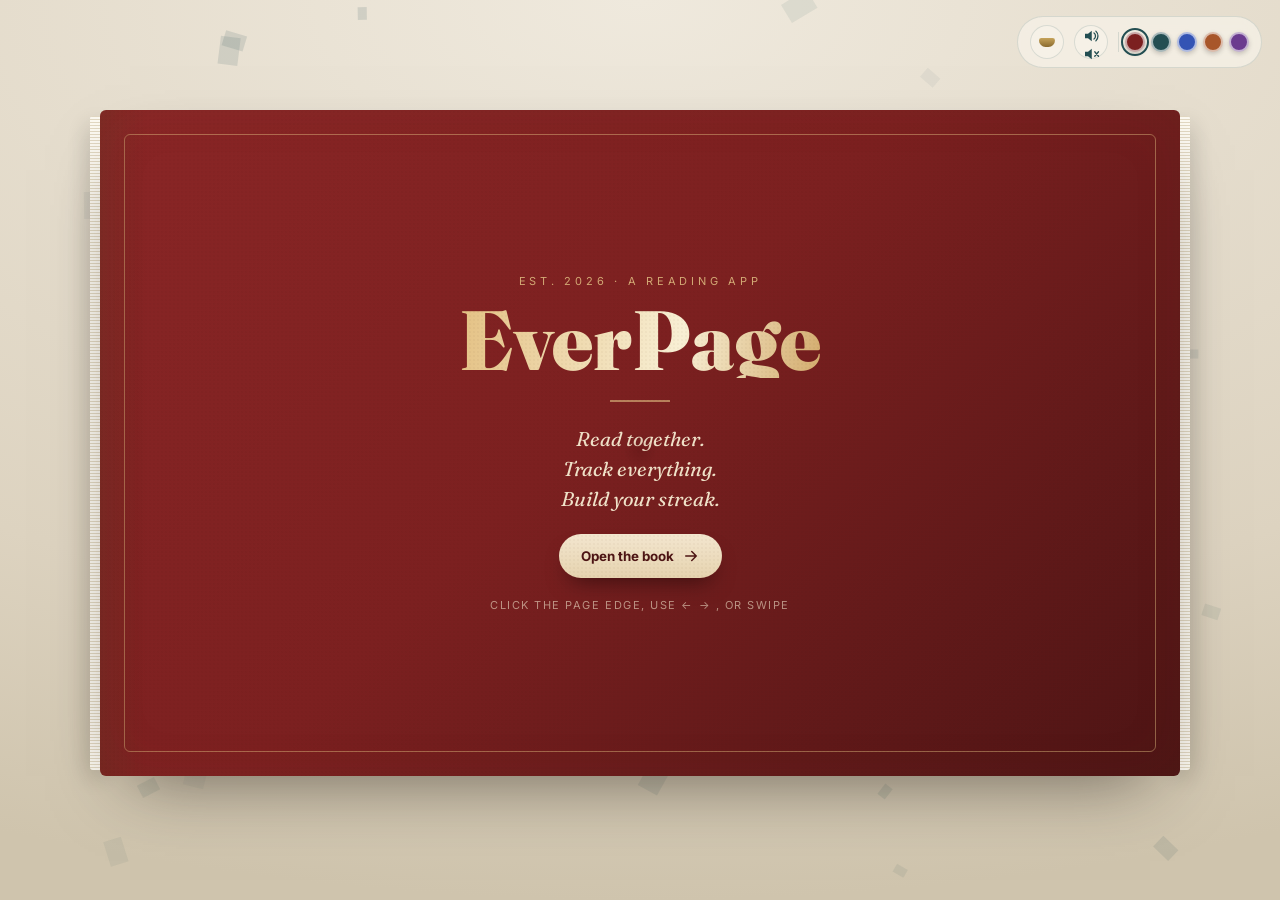
==== everpage/index.html @ f0f88e7e "Remove v3 badge and fake traction data; add real signup auto-reply Drop the 'v3 · The Living Book' b" ====
<!DOCTYPE html>
<html lang="en">
<head>
<meta charset="UTF-8" />
<meta name="viewport" content="width=device-width, initial-scale=1.0, viewport-fit=cover" />
<meta name="theme-color" content="#7C2020" />
<title>EverPage — The Living Book</title>
<meta name="description" content="Turn the pages of EverPage: the reading app that turns reading into a streak. Track every page, build a daily streak, race your friends. Join the waitlist." />
<meta property="og:title" content="EverPage — the reading app that gives you a streak" />
<meta property="og:description" content="Turn every page. Build your streak. Read with friends. Join the waitlist." />
<meta property="og:type" content="website" />
<link rel="preconnect" href="https://fonts.googleapis.com" />
<link rel="preconnect" href="https://fonts.gstatic.com" crossorigin />
<link href="https://fonts.googleapis.com/css2?family=Fraunces:ital,opsz,wght@0,9..144,300..900;1,9..144,300..900&family=Inter:wght@400;500;600;700;800&display=swap" rel="stylesheet" />
<link rel="stylesheet" href="styles-v3.css" />
</head>
<body class="v3 is-closed">

<canvas id="fx" aria-hidden="true"></canvas>
<div id="cursor" aria-hidden="true"></div>
<div id="candleGlow" aria-hidden="true"></div>

<!-- top control rail -->
<div id="rail" aria-hidden="false">
  <button id="lamp" class="ctl lamp" aria-label="Toggle night mode" title="Reading lamp (N)">
    <span class="lamp-shade"></span><span class="lamp-glow"></span>
  </button>
  <button id="soundBtn" class="ctl" aria-label="Toggle page-flip sound" title="Sound">
    <svg class="ic-on" viewBox="0 0 24 24" width="18" height="18"><path d="M4 9v6h4l5 4V5L8 9H4z" fill="currentColor"/><path d="M16 8a5 5 0 0 1 0 8M18.5 5.5a9 9 0 0 1 0 13" fill="none" stroke="currentColor" stroke-width="1.7" stroke-linecap="round"/></svg>
    <svg class="ic-off" viewBox="0 0 24 24" width="18" height="18" hidden><path d="M4 9v6h4l5 4V5L8 9H4z" fill="currentColor"/><path d="M17 9l5 6M22 9l-5 6" fill="none" stroke="currentColor" stroke-width="1.7" stroke-linecap="round"/></svg>
  </button>
  <div class="genre-swatches" role="group" aria-label="Recolor the book">
    <button class="swatch" data-accent="#7C2020" data-name="Classic" style="--s:#7C2020" title="Classic"></button>
    <button class="swatch" data-accent="#234E52" data-name="Evergreen" style="--s:#234E52" title="Evergreen"></button>
    <button class="swatch" data-accent="#3454b4" data-name="Midnight" style="--s:#3454b4" title="Midnight"></button>
    <button class="swatch" data-accent="#a8562a" data-name="Amber" style="--s:#a8562a" title="Amber"></button>
    <button class="swatch" data-accent="#6b3b8f" data-name="Plum" style="--s:#6b3b8f" title="Plum"></button>
  </div>
</div>

<!-- the book -->
<div id="stage">
  <div id="book" aria-live="polite">
    <div class="book-edge left"></div>
    <div class="book-edge right"></div>

    <!-- PAGE 0 — COVER -->
    <section class="page cover-page" data-page="0">
      <div class="page-face">
        <div class="cover-art">
          <div class="foil-emboss">EST. 2026 · A READING APP</div>
          <h1 class="wordmark">EverPage</h1>
          <div class="cover-rule"></div>
          <p class="cover-tag">Read together.<br/>Track everything.<br/>Build your streak.</p>
          <button id="startBtn" class="btn cta">Open the book
            <svg viewBox="0 0 24 24" width="18" height="18"><path d="M5 12h14M13 6l6 6-6 6" fill="none" stroke="currentColor" stroke-width="2" stroke-linecap="round" stroke-linejoin="round"/></svg>
          </button>
          <div class="cover-hint">click the page edge, use ← → , or swipe</div>
        </div>
      </div>
    </section>

    <!-- PAGE 1 — HERO -->
    <section class="page" data-page="1" hidden>
      <div class="page-face split">
        <div class="col">
          <p class="eyebrow">Chapter One · The habit that sticks</p>
          <h2 class="display">You start every book.<br/><em>You finish… some.</em></h2>
          <p class="lede">EverPage turns reading into a <mark class="hl">streak you won't want to break</mark>. Log every page, keep your daily goal alive, and pull your friends into the chapter with you.</p>
        </div>
        <div class="col center">
          <div class="phone" data-tilt>
            <div class="phone-notch"></div>
            <img src="assets/screen-9203.jpg" alt="EverPage Your Shelf screen" loading="lazy"/>
            <div class="phone-glare"></div>
          </div>
        </div>
      </div>
    </section>

    <!-- PAGE 2 — SHELF -->
    <section class="page" data-page="2" hidden>
      <div class="page-face split">
        <div class="col">
          <span class="chapter-no">02</span>
          <h3 class="feat-title">Your Reading Shelf</h3>
          <p class="feat-copy">Add books, track your progress page by page, and keep every title you're reading — or have ever read — in one beautiful place.</p>
          <div class="genre-row" data-genres>
            <span class="genre on">Literary Fiction</span><span class="genre">Historical Fiction</span>
            <span class="genre">Non-Fiction</span><span class="genre">Romance</span><span class="genre">Sci-Fi</span>
          </div>
        </div>
        <div class="col center">
          <div class="phone" data-tilt>
            <div class="phone-notch"></div>
            <img src="assets/screen-addbook.jpg" alt="EverPage Add a book screen" loading="lazy"/>
            <div class="phone-glare"></div>
          </div>
        </div>
      </div>
    </section>

    <!-- PAGE 3 — STREAKS -->
    <section class="page" data-page="3" hidden>
      <div class="page-face split">
        <div class="col center">
          <div class="ring-wrap">
            <svg class="goal-ring" viewBox="0 0 120 120"><circle class="ring-track" cx="60" cy="60" r="52"/><circle class="ring-fill" cx="60" cy="60" r="52" data-pct="73"/></svg>
            <div class="ring-center"><b class="count" data-count="33">0</b><span>of 45 min</span></div>
            <div class="flame"><span class="flame-core"></span></div>
          </div>
        </div>
        <div class="col">
          <span class="chapter-no">03</span>
          <h3 class="feat-title">Daily Streaks &amp; Goals</h3>
          <p class="feat-copy">Set a daily reading goal in minutes. Hit it every day to build your streak. Streak freezes keep your progress safe on the busy days.</p>
          <div class="freeze-row"><span class="freeze">❄️ Freeze</span><span class="freeze">❄️ Freeze</span><span class="freeze used">❄️ Used</span></div>
        </div>
      </div>
    </section>

    <!-- PAGE 4 — FRIENDS -->
    <section class="page dark" data-page="4" hidden>
      <div class="page-face split">
        <div class="col">
          <span class="chapter-no">04</span>
          <h3 class="feat-title light">Read with Friends</h3>
          <p class="feat-copy light">See what your friends are reading right now, cheer each other on the leaderboard, and share the lines that wrecked you.</p>
          <div class="compare" data-compare>
            <div class="cmp-row"><span class="cmp-name">You</span><div class="cmp-bar"><i style="--w:100%" class="me"></i></div><b>24p</b></div>
            <div class="cmp-row"><span class="cmp-name">neelba…</span><div class="cmp-bar"><i style="--w:14%" class="them"></i></div><b>1p</b></div>
            <div class="cmp-row"><span class="cmp-name">testjess</span><div class="cmp-bar"><i style="--w:4%" class="them"></i></div><b>0p</b></div>
            <div class="cmp-badge">You're ahead 🏆</div>
          </div>
        </div>
        <div class="col center">
          <div class="phone" data-tilt>
            <div class="phone-notch"></div>
            <img src="assets/screen-compare.jpg" alt="EverPage Friends compare screen" loading="lazy"/>
            <div class="phone-glare"></div>
          </div>
        </div>
      </div>
    </section>

    <!-- PAGE 5 — WRAPPED GENERATOR -->
    <section class="page" data-page="5" hidden>
      <div class="page-face split">
        <div class="col">
          <span class="chapter-no">05</span>
          <h3 class="feat-title">Your 2026 Wrapped</h3>
          <p class="feat-copy">Every reader gets a personal year in review. Try it — type your name and watch your card build. This is what EverPage makes for you.</p>
          <label class="field-label" for="wName">Your name</label>
          <input id="wName" class="w-input" type="text" maxlength="18" placeholder="e.g. Lea" autocomplete="off"/>
          <div class="w-controls">
            <button class="btn ghost" id="wShuffle">🎲 Shuffle stats</button>
            <button class="btn" id="wDownload">⬇ Download card</button>
          </div>
        </div>
        <div class="col center">
          <canvas id="wrapped" width="540" height="675" aria-label="Your personalized reading Wrapped card"></canvas>
        </div>
      </div>
    </section>

    <!-- PAGE 6 — WAITLIST -->
    <section class="page" data-page="6" hidden>
      <div class="page-face center-page">
        <div class="join-inner">
          <p class="eyebrow center">The final page · Chapter you</p>
          <h2 class="display center">Be on <em>page one.</em></h2>
          <p class="lede center">EverPage is almost open. Join the waitlist for early access, first dibs on streak freezes, and a founding-reader badge.</p>
          <form class="join-form" id="bigJoin" data-join>
            <div class="jf-field">
              <input type="email" name="email" inputmode="email" autocomplete="email" placeholder="Your best email" aria-label="Email" required/>
              <button type="submit" class="btn">Save my spot
                <svg viewBox="0 0 24 24" width="18" height="18"><path d="M5 12h14M13 6l6 6-6 6" fill="none" stroke="currentColor" stroke-width="2" stroke-linecap="round" stroke-linejoin="round"/></svg>
              </button>
            </div>
            <p class="jf-fine">No spam, just page-turns. Unsubscribe anytime.</p>
          </form>
          <div class="join-success" hidden>
            <div class="ticket"><div class="ticket-stub">📖</div>
              <div class="ticket-body"><b>You're on the shelf!</b><span>Your spot is saved — check your inbox for a note from us.</span></div>
            </div>
          </div>
          <div class="socials">
            <a class="soc" href="https://www.instagram.com/everpageofficial" target="_blank" rel="noopener">Instagram</a>
            <a class="soc" href="https://www.tiktok.com/@everpageofficial" target="_blank" rel="noopener">TikTok</a>
            <a class="soc" href="https://substack.com/@leaateverpage" target="_blank" rel="noopener">Substack</a>
          </div>
        </div>
      </div>
    </section>

    <!-- PAGE 7 — BACK COVER -->
    <section class="page cover-page back" data-page="7" hidden>
      <div class="page-face">
        <div class="cover-art">
          <blockquote>“A reader lives a thousand lives before he dies. The man who never reads lives only one.”<cite>— George R.R. Martin</cite></blockquote>
          <div class="cover-rule"></div>
          <span class="bc-mark">EverPage</span>
          <button class="btn ghost" id="restartBtn">↺ Read it again</button>
        </div>
      </div>
    </section>

    <!-- flipping leaf overlay (JS drives this) -->
    <div id="leaf" aria-hidden="true"><div class="leaf-front"></div><div class="leaf-back"></div></div>

    <!-- page turn hot-zones -->
    <button id="navPrev" class="nav-zone left" aria-label="Previous page"><span class="nav-hint">‹</span></button>
    <button id="navNext" class="nav-zone right" aria-label="Next page"><span class="nav-hint">›</span></button>
  </div>

  <!-- footer scrubber -->
  <div id="scrubber">
    <button id="btnPrev" class="scrub-btn" aria-label="Previous">‹</button>
    <div id="dots" class="dots"></div>
    <button id="btnNext" class="scrub-btn" aria-label="Next">›</button>
    <div id="folio" class="folio"><span id="folioNum">1</span> / <span id="folioTot">8</span></div>
  </div>
</div>

<canvas id="confetti" aria-hidden="true"></canvas>

<script src="app-v3.js"></script>
</body>
</html>
---- everpage/styles-v3.css ----
/* ============================================================
   EverPage v3 — "The Living Book"  (page-turning experience)
   ============================================================ */
:root{
  --cream:#EAE4D7; --paper:#F6F1E7; --paper2:#efe7d6;
  --ink:#234E52; --ink-soft:#3c6468; --muted:#8a8073;
  --accent:#7C2020; --accent-deep:#5f1717;
  --gold:#b6924e; --sky:#A9CAD8;
  --line:rgba(35,78,82,.14);
  --shadow:0 30px 70px -30px rgba(30,24,16,.6);
  --serif:"Fraunces",Georgia,"Times New Roman",serif;
  --sans:"Inter",system-ui,-apple-system,"Segoe UI",sans-serif;
}
*{box-sizing:border-box}
html,body{height:100%}
body.v3{margin:0;font-family:var(--sans);color:var(--ink);overflow:hidden;
  background:radial-gradient(130% 100% at 50% 0%,#efe9dd,#ddd3c0 70%,#cfc4ad);
  transition:background .8s}
img{display:block;max-width:100%}
button{font-family:inherit}

#fx{position:fixed;inset:0;z-index:0;pointer-events:none}
#cursor{position:fixed;top:0;left:0;width:36px;height:36px;margin:-18px 0 0 -18px;border-radius:50%;z-index:78;
  pointer-events:none;opacity:0;mix-blend-mode:multiply;background:radial-gradient(circle,rgba(124,32,32,.18),transparent 70%);
  transition:opacity .4s,width .25s,height .25s,margin .25s}
body.has-cursor #cursor{opacity:1}
#cursor.big{width:80px;height:80px;margin:-40px 0 0 -40px}

/* ---------- top control rail ---------- */
#rail{position:fixed;top:16px;right:18px;z-index:56;display:flex;align-items:center;gap:10px;
  background:rgba(246,241,231,.8);backdrop-filter:blur(8px);border:1px solid var(--line);
  padding:8px 12px;border-radius:100px;box-shadow:var(--shadow)}
.ctl{width:34px;height:34px;border-radius:50%;border:1px solid var(--line);background:var(--paper);
  color:var(--ink);cursor:pointer;display:grid;place-items:center;transition:transform .15s,background .2s}
.ctl:hover{transform:translateY(-2px)}
.lamp{position:relative;overflow:visible}
.lamp .lamp-shade{width:16px;height:9px;background:linear-gradient(#c6a35a,#8a6a2e);border-radius:3px 3px 8px 8px;display:block}
.lamp .lamp-glow{position:absolute;inset:-8px;border-radius:50%;background:radial-gradient(circle,rgba(255,210,140,.6),transparent 66%);opacity:0;transition:opacity .4s}
body.night .lamp .lamp-glow{opacity:1}
.genre-swatches{display:flex;gap:6px;padding-left:6px;border-left:1px solid var(--line)}
.swatch{width:20px;height:20px;border-radius:50%;border:2px solid rgba(255,255,255,.6);background:var(--s);cursor:pointer;
  padding:0;transition:transform .15s;box-shadow:0 2px 5px rgba(0,0,0,.2)}
.swatch:hover{transform:scale(1.18)}
.swatch.on{outline:2px solid var(--ink);outline-offset:2px}
@media (max-width:600px){.genre-swatches{display:none}#rail{top:10px;right:10px;padding:6px 9px}}

/* ---------- night mode ---------- */
#candleGlow{position:fixed;inset:0;z-index:2;pointer-events:none;opacity:0;transition:opacity 1s;
  background:radial-gradient(50vw 40vw at 50% 0%,rgba(255,190,120,.28),transparent 60%)}
body.night{background:radial-gradient(130% 100% at 50% 0%,#2a1d12,#160f09 75%)}
body.night #stage{filter:brightness(.76) sepia(.28) saturate(1.15) hue-rotate(-6deg)}
body.night #candleGlow{opacity:1}
body.night #rail,body.night #scrubber{background:rgba(40,28,18,.8);border-color:rgba(255,220,160,.2);color:#f3e6cf}

/* ---------- stage + book ---------- */
#stage{position:fixed;inset:0;z-index:5;display:grid;place-items:center;padding:70px 20px 84px;perspective:2600px}
#book{position:relative;width:min(1080px,95vw);height:min(680px,74vh);transform-style:preserve-3d;
  transition:transform .6s}
.book-edge{position:absolute;top:6px;bottom:6px;width:12px;z-index:1;border-radius:3px;
  background:repeating-linear-gradient(0deg,#fdfaf2 0 2px,#e2d8c2 2px 3px);box-shadow:0 8px 24px rgba(0,0,0,.25)}
.book-edge.left{left:-10px}.book-edge.right{right:-10px}

.page{position:absolute;inset:0;z-index:3;border-radius:6px;overflow:hidden;background:var(--paper);
  box-shadow:var(--shadow),inset 0 0 60px rgba(120,90,50,.05)}
.page[hidden]{display:none}
.page.flip{transition:transform .82s cubic-bezier(.5,0,.2,1),box-shadow .82s;backface-visibility:hidden;z-index:20}
.page::before{content:"";position:absolute;top:0;bottom:0;left:0;width:46px;pointer-events:none;z-index:4;
  background:linear-gradient(90deg,rgba(80,60,35,.18),transparent)}   /* spine shade */
.page-face{position:relative;z-index:2;height:100%;padding:clamp(26px,4vw,56px);display:flex;flex-direction:column;justify-content:center}
.page-face.split{display:grid;grid-template-columns:1fr 1fr;gap:34px;align-items:center}
.page-face.center-page{text-align:center;align-items:center}
.col{min-width:0}.col.center{display:grid;place-items:center}
.page.dark{background:linear-gradient(160deg,#20474b,#173438)}
.page.dark::before{background:linear-gradient(90deg,rgba(0,0,0,.28),transparent)}

/* paper grain */
#book::after{content:"";position:absolute;inset:0;z-index:6;pointer-events:none;border-radius:6px;
  background-image:radial-gradient(rgba(120,90,50,.04) 1px,transparent 1px);background-size:4px 4px;mix-blend-mode:multiply}

/* ---------- flipping leaf ---------- */
#leaf{position:absolute;top:0;left:0;width:50%;height:100%;z-index:20;transform-origin:right center;
  transform:rotateY(0deg);transform-style:preserve-3d;pointer-events:none;display:none;
  will-change:transform}
#leaf.turn{display:block}
.leaf-front,.leaf-back{position:absolute;inset:0;border-radius:6px 3px 3px 6px;backface-visibility:hidden;
  background:linear-gradient(90deg,var(--paper2),var(--paper) 70%);
  box-shadow:inset -18px 0 30px rgba(120,90,50,.12),0 10px 30px rgba(0,0,0,.25)}
.leaf-back{transform:rotateY(180deg);background:linear-gradient(270deg,var(--paper2),var(--paper) 70%)}
/* right-side book: leaf sits on right half, origin at spine (left of leaf = center of book) */
#leaf{left:50%;transform-origin:left center}

/* ---------- nav arrows (small, edge-centered) ---------- */
.nav-zone{position:absolute;top:50%;transform:translateY(-50%);width:46px;height:92px;z-index:16;border:none;cursor:pointer;
  display:grid;place-items:center;border-radius:100px;color:#fff;background:rgba(35,45,40,.28);backdrop-filter:blur(4px);
  opacity:0;transition:opacity .25s,background .2s,transform .2s}
.nav-zone.left{left:10px}.nav-zone.right{right:10px}
#book:hover .nav-zone{opacity:.85}
.nav-zone:hover{background:var(--accent);transform:translateY(-50%) scale(1.06);opacity:1}
.nav-hint{font-size:30px;font-family:var(--serif);line-height:1}
@media (max-width:820px){.nav-zone{opacity:.7;width:40px;height:74px}}

/* ---------- cover page ---------- */
.cover-page{background:linear-gradient(135deg,#8a2626 0%,var(--accent) 46%,var(--accent-deep) 100%)}
.cover-page[data-page="0"]{background:linear-gradient(135deg,#8a2626 0%,var(--accent) 46%,var(--accent-deep) 100%)}
.cover-page .page-face{color:#f3e6cf;text-align:center;align-items:center}
.cover-art{display:flex;flex-direction:column;align-items:center;gap:8px;max-width:520px}
.cover-art::after{content:"";position:absolute;inset:24px;border:1.5px solid rgba(226,193,132,.45);border-radius:6px;pointer-events:none}
.foil-emboss{font-size:11px;letter-spacing:.34em;color:rgba(226,193,132,.85);margin-bottom:6px}
.wordmark{font-family:var(--serif);font-weight:900;font-size:clamp(44px,9vw,84px);line-height:.9;margin:0;
  background:linear-gradient(100deg,#e4c184,#f8efd4 25%,#ca9a52 45%,#f0d79a 62%,#fff5df 80%,#d6a860);
  background-size:250% 100%;-webkit-background-clip:text;background-clip:text;color:transparent;animation:foil 5.5s linear infinite}
@keyframes foil{to{background-position:250% 0}}
.cover-rule{width:60px;height:2px;background:rgba(226,193,132,.6);margin:14px 0}
.cover-tag{font-family:var(--serif);font-style:italic;font-size:clamp(15px,2.4vw,20px);line-height:1.5;margin:0 0 12px;color:#f0e2c9}
.cover-hint{margin-top:12px;font-size:11px;letter-spacing:.14em;text-transform:uppercase;color:rgba(240,226,201,.6)}
.back .cover-art blockquote{font-family:var(--serif);font-style:italic;font-size:clamp(18px,2.6vw,28px);line-height:1.4;margin:0;color:#f3e6cf}
.back cite{display:block;font-style:normal;font-size:15px;color:rgba(240,226,201,.8);margin-top:14px}
.bc-mark{font-family:var(--serif);font-weight:900;font-size:24px;color:#e4c184}

/* ---------- typography / shared ---------- */
.eyebrow{font-size:12px;letter-spacing:.22em;text-transform:uppercase;color:var(--gold);font-weight:700;margin:0 0 14px}
.eyebrow.center{text-align:center}
.display{font-family:var(--serif);font-weight:800;font-size:clamp(28px,4.4vw,54px);line-height:1.03;letter-spacing:-.02em;margin:0 0 16px}
.display em{font-style:italic;font-weight:500;color:var(--accent)}
.display.center{text-align:center}
.lede{font-size:clamp(14px,1.5vw,18px);line-height:1.6;color:var(--ink-soft);margin:0 0 16px;max-width:38ch}
.lede.center{margin:0 auto 16px;text-align:center;max-width:48ch}
mark.hl{background:linear-gradient(180deg,transparent 58%,rgba(182,146,78,.6) 58%);color:inherit;padding:0 .05em;
  background-size:0% 100%;background-repeat:no-repeat;transition:background-size 1.1s cubic-bezier(.6,0,.2,1) .3s}
.page.showing mark.hl{background-size:100% 100%}
.mini-note{display:flex;align-items:center;gap:8px;font-size:14px;color:var(--muted)}
.mini-note b{color:var(--ink)}
.dot{width:8px;height:8px;border-radius:50%;background:#4bb67a;animation:live 2s infinite}
@keyframes live{70%{box-shadow:0 0 0 8px rgba(75,182,122,0)}}
.chapter-no{font-family:var(--serif);font-weight:900;font-size:clamp(40px,6vw,66px);color:transparent;
  -webkit-text-stroke:1.5px var(--gold);display:block;line-height:.8;opacity:.5;margin-bottom:4px}
.feat-title{font-family:var(--serif);font-weight:800;font-size:clamp(24px,3.4vw,42px);line-height:1.05;margin:0 0 14px}
.feat-title.light{color:#f3ecda}
.feat-copy{font-size:clamp(14px,1.5vw,17px);line-height:1.6;color:var(--ink-soft);margin:0;max-width:38ch}
.feat-copy.light{color:#cddcda}

.btn{display:inline-flex;align-items:center;gap:8px;padding:13px 22px;border:none;border-radius:100px;cursor:pointer;
  font-weight:700;color:#fff;background:linear-gradient(180deg,color-mix(in srgb,var(--accent) 82%,#fff 18%),var(--accent));
  box-shadow:0 14px 26px -12px var(--accent);transition:transform .15s;will-change:transform}
.btn:hover{transform:translateY(-2px)}
.btn.cta{background:linear-gradient(180deg,#f3e6cf,#e6d3af);color:var(--accent-deep);box-shadow:0 12px 22px -10px rgba(0,0,0,.5)}
.btn.ghost{background:transparent;border:1.5px solid currentColor;color:inherit;box-shadow:none}
.cover-page .btn.ghost{color:#f3e6cf;margin-top:14px}

/* phone */
.phone{position:relative;width:min(40vw,210px);aspect-ratio:1206/2458;border-radius:30px;background:#12181a;padding:7px;
  box-shadow:var(--shadow),0 0 0 2px rgba(0,0,0,.35);transform-style:preserve-3d;will-change:transform}
.phone img{width:100%;height:100%;object-fit:cover;object-position:top;border-radius:24px}
.phone-notch{position:absolute;top:7px;left:50%;transform:translateX(-50%);width:34%;height:18px;background:#12181a;border-radius:0 0 12px 12px;z-index:4}
.phone-glare{position:absolute;inset:7px;border-radius:24px;pointer-events:none;background:linear-gradient(120deg,rgba(255,255,255,.25),transparent 32%);mix-blend-mode:screen}

/* genre chips */
.genre-row{display:flex;flex-wrap:wrap;gap:8px;margin-top:20px}
.genre{padding:8px 14px;border-radius:100px;font-size:12px;font-weight:600;background:var(--paper);border:1.5px solid var(--line);color:var(--ink);transition:.3s}
.genre.on{background:var(--accent);color:#f3e6cf;border-color:transparent}

/* ring + flame */
.ring-wrap{position:relative;width:min(38vw,240px);display:grid;place-items:center}
.goal-ring{width:100%;transform:rotate(-90deg)}
.ring-track{fill:none;stroke:rgba(35,78,82,.14);stroke-width:12}
.ring-fill{fill:none;stroke:var(--accent);stroke-width:12;stroke-linecap:round;stroke-dasharray:327;stroke-dashoffset:327;transition:stroke-dashoffset 1.5s cubic-bezier(.5,0,.2,1)}
.ring-center{position:absolute;text-align:center}
.ring-center b{font-family:var(--serif);font-weight:900;font-size:clamp(34px,5vw,52px);color:var(--ink);display:block;line-height:1}
.ring-center span{font-size:13px;color:var(--muted)}
.flame{position:absolute;top:-4%;right:14%;width:36px;height:44px;filter:drop-shadow(0 6px 10px rgba(200,60,20,.35))}
.flame-core{position:absolute;inset:0;background:radial-gradient(50% 60% at 50% 70%,#ffd25a,#ff9d2e 40%,#e5451f 75%,transparent 78%);
  border-radius:50% 50% 50% 50%/60% 60% 40% 40%;transform-origin:50% 90%;animation:flick .5s ease-in-out infinite alternate}
@keyframes flick{from{transform:scale(1) rotate(-3deg)}to{transform:scale(1.12,1.18) rotate(4deg)}}
.freeze-row{display:flex;flex-wrap:wrap;gap:8px;margin-top:20px}
.freeze{padding:7px 13px;border-radius:100px;background:rgba(169,202,216,.35);border:1.5px solid #6f9fb2;font-size:12px;font-weight:600;color:var(--ink)}
.freeze.used{opacity:.5;text-decoration:line-through}

/* compare */
.compare{margin-top:22px;max-width:400px}
.cmp-row{display:grid;grid-template-columns:64px 1fr 40px;align-items:center;gap:10px;margin-bottom:10px}
.cmp-name{font-size:12px;color:#cddcda}
.cmp-bar{height:13px;border-radius:100px;background:rgba(255,255,255,.12);overflow:hidden}
.cmp-bar i{display:block;height:100%;width:0;border-radius:100px;transition:width 1.2s cubic-bezier(.4,0,.1,1)}
.cmp-bar i.me{background:linear-gradient(90deg,#7fc7d8,#e4c184)}
.cmp-bar i.them{background:var(--gold)}
.page.showing .cmp-bar i{width:var(--w)}
.cmp-row b{font-size:13px;font-weight:700;color:#f3ecda;text-align:right}
.cmp-badge{display:inline-block;margin-top:4px;padding:7px 14px;border-radius:100px;font-weight:700;font-size:12px;background:rgba(127,199,216,.2);color:#bfe0ea;border:1px solid rgba(127,199,216,.4)}

/* wrapped generator */
.field-label{display:block;font-size:12px;letter-spacing:.1em;text-transform:uppercase;color:var(--muted);margin:16px 0 6px}
.w-input{width:100%;max-width:320px;padding:13px 16px;border-radius:12px;border:1.5px solid var(--line);background:var(--paper);font:inherit;font-size:16px;color:var(--ink)}
.w-input:focus{outline:none;border-color:var(--ink)}
.w-controls{display:flex;gap:10px;flex-wrap:wrap;margin-top:16px}
#wrapped{width:min(38vw,260px);height:auto;border-radius:16px;box-shadow:var(--shadow);background:#2a1d12}

/* waitlist */
.join-inner{max-width:560px;margin:0 auto}
.join-form{margin:12px auto 0;max-width:480px}
.jf-field{display:flex;gap:8px;background:var(--paper);padding:8px;border-radius:16px;border:1.5px solid var(--line);box-shadow:var(--shadow)}
.jf-field input{flex:1;min-width:0;border:none;background:transparent;font:inherit;font-size:16px;padding:12px 14px;color:var(--ink)}
.jf-field input:focus{outline:none}
.jf-fine{font-size:12px;color:var(--muted);margin:12px 0 0;text-align:center}
.join-success{margin-top:18px;display:flex;justify-content:center;animation:rise .6s both}
@keyframes rise{from{opacity:0;transform:translateY(14px)}}
.ticket{display:flex;background:var(--paper);border-radius:16px;overflow:hidden;box-shadow:var(--shadow);max-width:430px;text-align:left}
.ticket-stub{display:grid;place-items:center;font-size:26px;background:var(--accent);padding:0 18px}
.ticket-body{padding:14px 18px;display:flex;flex-direction:column;gap:3px}
.ticket-body b{font-family:var(--serif);font-size:17px}.ticket-body span{font-size:13px;color:var(--ink-soft)}
.ticket-body i{font-style:normal;font-weight:700;color:var(--accent)}
.socials{display:flex;gap:10px;justify-content:center;flex-wrap:wrap;margin-top:26px}
.soc{padding:11px 18px;border-radius:100px;text-decoration:none;font-weight:600;font-size:14px;color:var(--ink);background:var(--paper);border:1.5px solid var(--line);transition:transform .18s,background .18s,color .18s}
.soc:hover{transform:translateY(-3px);background:var(--ink);color:#f3ecda;border-color:transparent}

/* ---------- scrubber ---------- */
#scrubber{position:fixed;left:50%;bottom:18px;transform:translateX(-50%);z-index:40;display:flex;align-items:center;gap:14px;
  background:rgba(246,241,231,.85);backdrop-filter:blur(8px);border:1px solid var(--line);padding:8px 16px;border-radius:100px;box-shadow:var(--shadow)}
.scrub-btn{width:30px;height:30px;border-radius:50%;border:none;background:var(--paper);color:var(--ink);font-size:18px;cursor:pointer;transition:transform .15s,background .2s}
.scrub-btn:hover{transform:scale(1.1);background:var(--accent);color:#fff}
.dots{display:flex;gap:8px}
.dots i{width:9px;height:9px;border-radius:3px;background:rgba(35,78,82,.25);cursor:pointer;transition:.25s}
.dots i.on{background:var(--accent);width:20px}
.folio{font-family:var(--serif);font-size:13px;color:var(--ink);opacity:.7;min-width:44px;text-align:right}
body.night .scrub-btn{background:rgba(60,44,28,.7);color:#f3e6cf}
body.night .dots i{background:rgba(235,210,165,.3)}body.night .folio{color:#f3e6cf}

/* v badge */
#v-badge{position:fixed;left:14px;top:14px;z-index:56;font-size:11px;letter-spacing:.12em;text-transform:uppercase;
  color:var(--muted);background:rgba(246,241,231,.7);border:1px solid var(--line);padding:6px 11px;border-radius:100px}
body.night #v-badge{background:rgba(40,28,18,.7);color:#e8c987;border-color:rgba(255,220,160,.2)}

#confetti{position:fixed;inset:0;z-index:70;pointer-events:none}

/* is-closed: only cover interactive, hide scrubber until opened */
body.is-closed #scrubber{opacity:0;pointer-events:none}

/* ---------- responsive ---------- */
@keyframes pageIn{from{opacity:0;transform:translateY(14px)}to{opacity:1;transform:none}}
@media (max-width:820px){
  /* mobile: pages flow to natural height and the page scrolls; dvh keeps the
     iOS toolbar from clipping the phone mockups; flip becomes a clean fade */
  html{height:auto}
  body.v3{height:auto;overflow-x:hidden;overflow-y:auto}
  #stage{position:static;display:block;perspective:none;padding:62px 12px 100px;min-height:100vh}
  #book{width:100%;max-width:520px;height:auto;min-height:calc(100dvh - 168px);margin:0 auto;transition:none}
  .book-edge{display:none}
  #book::after{display:none}
  .page{position:relative;inset:auto;overflow:visible}
  .page.flip{transition:none;backface-visibility:visible;z-index:auto;box-shadow:var(--shadow)}
  .page-face{position:relative;min-height:calc(100dvh - 190px);justify-content:center;padding:34px 22px}
  .cover-page .page-face{min-height:calc(100dvh - 190px)}
  .page-face.split{grid-template-columns:1fr;gap:22px;justify-items:center;text-align:center}
  .page-face.split .col{width:100%}
  .lede,.feat-copy{margin-left:auto;margin-right:auto}
  .genre-row,.freeze-row,.compare,.w-controls{justify-content:center}
  .phone{width:min(60vw,190px)}
  #wrapped{width:min(70vw,250px)}
  .nav-zone{opacity:.75;width:40px;height:70px}
  .display br{display:block}
}
@media (max-width:520px){
  .jf-field{flex-direction:column;padding:10px}
  .jf-field input{text-align:center}
  .jf-field .btn{width:100%;justify-content:center}
}
@media (prefers-reduced-motion:reduce){
  *{animation-duration:.001ms!important;animation-iteration-count:1!important;transition-duration:.2s!important}
}
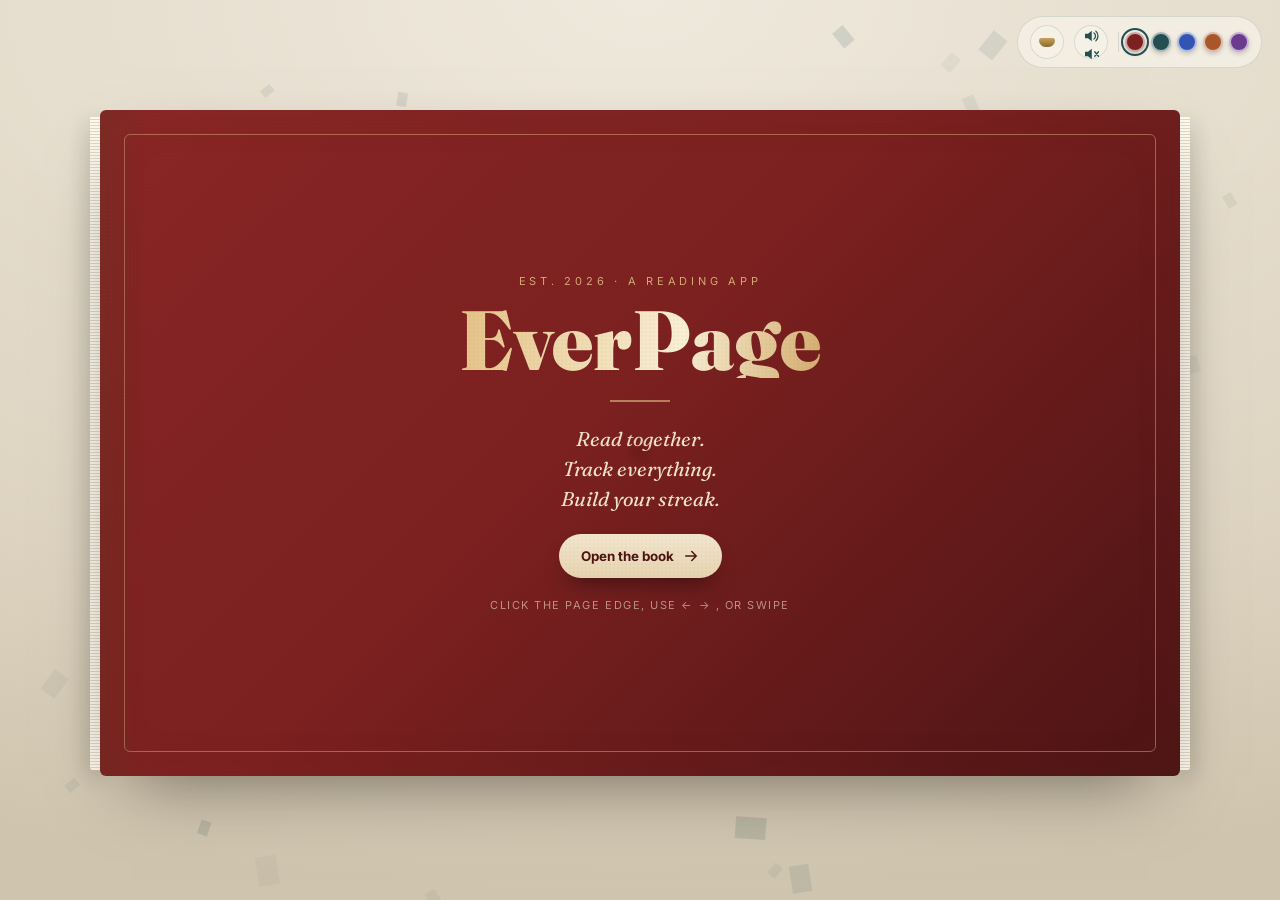
==== commit 7fea982b: "Use natural friend names on the compare page (Maya, Jordan)" ====
--- a/everpage/index.html
+++ b/everpage/index.html
@@ -128,8 +128,8 @@
           <p class="feat-copy light">See what your friends are reading right now, cheer each other on the leaderboard, and share the lines that wrecked you.</p>
           <div class="compare" data-compare>
             <div class="cmp-row"><span class="cmp-name">You</span><div class="cmp-bar"><i style="--w:100%" class="me"></i></div><b>24p</b></div>
-            <div class="cmp-row"><span class="cmp-name">neelba…</span><div class="cmp-bar"><i style="--w:14%" class="them"></i></div><b>1p</b></div>
-            <div class="cmp-row"><span class="cmp-name">testjess</span><div class="cmp-bar"><i style="--w:4%" class="them"></i></div><b>0p</b></div>
+            <div class="cmp-row"><span class="cmp-name">Maya</span><div class="cmp-bar"><i style="--w:14%" class="them"></i></div><b>1p</b></div>
+            <div class="cmp-row"><span class="cmp-name">Jordan</span><div class="cmp-bar"><i style="--w:4%" class="them"></i></div><b>0p</b></div>
             <div class="cmp-badge">You're ahead 🏆</div>
           </div>
         </div>
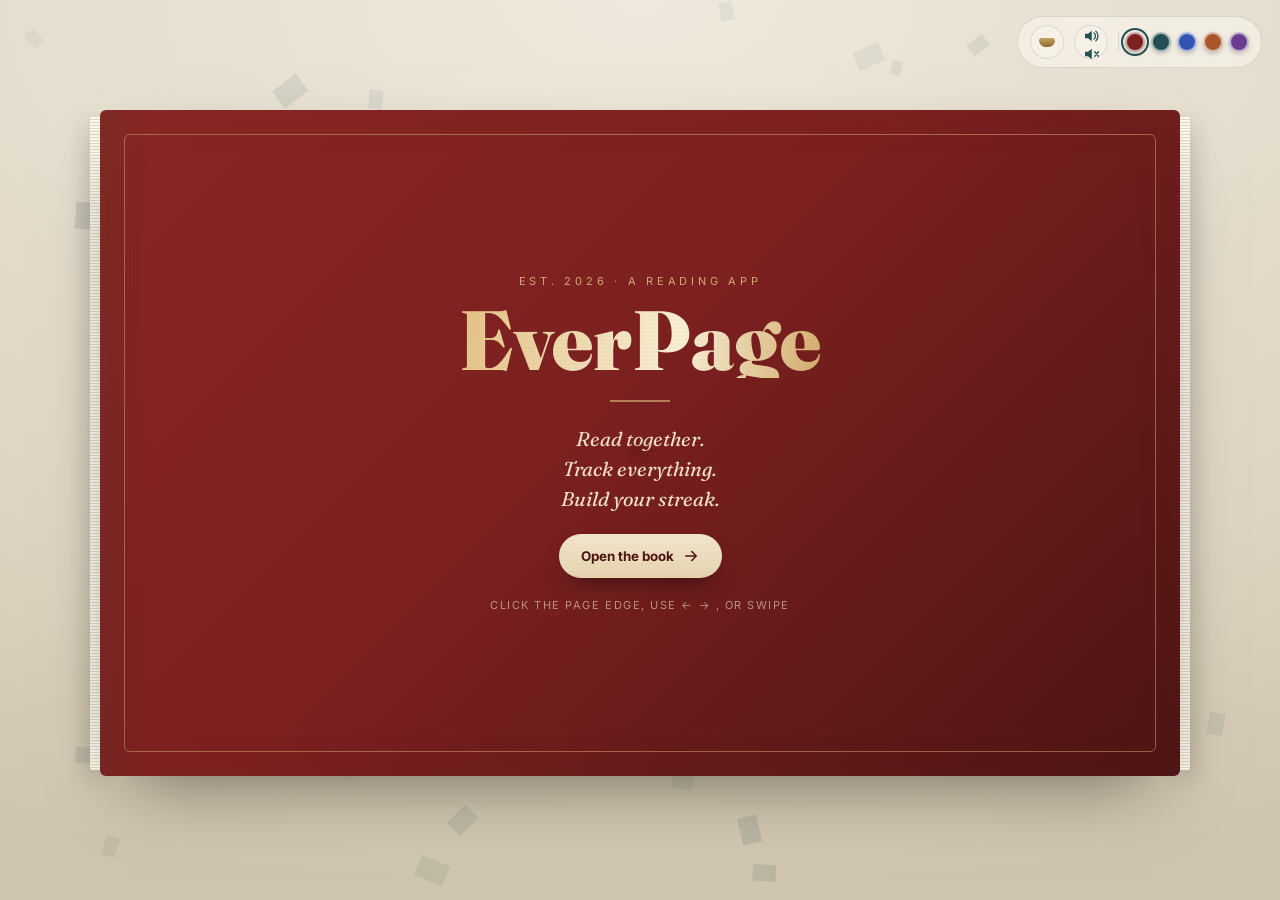
==== commit 2e03b4e9: "Add Oscar Wilde quote to the last page alongside the Martin quote" ====
--- a/everpage/index.html
+++ b/everpage/index.html
@@ -197,6 +197,8 @@
     <section class="page cover-page back" data-page="7" hidden>
       <div class="page-face">
         <div class="cover-art">
+          <blockquote>“It is what you read when you don’t have to that determines what you will be when you can’t help it.”<cite>— Oscar Wilde</cite></blockquote>
+          <div class="cover-rule"></div>
           <blockquote>“A reader lives a thousand lives before he dies. The man who never reads lives only one.”<cite>— George R.R. Martin</cite></blockquote>
           <div class="cover-rule"></div>
           <span class="bc-mark">EverPage</span>
--- a/everpage/styles-v3.css
+++ b/everpage/styles-v3.css
@@ -113,8 +113,10 @@
 .cover-rule{width:60px;height:2px;background:rgba(226,193,132,.6);margin:14px 0}
 .cover-tag{font-family:var(--serif);font-style:italic;font-size:clamp(15px,2.4vw,20px);line-height:1.5;margin:0 0 12px;color:#f0e2c9}
 .cover-hint{margin-top:12px;font-size:11px;letter-spacing:.14em;text-transform:uppercase;color:rgba(240,226,201,.6)}
-.back .cover-art blockquote{font-family:var(--serif);font-style:italic;font-size:clamp(18px,2.6vw,28px);line-height:1.4;margin:0;color:#f3e6cf}
-.back cite{display:block;font-style:normal;font-size:15px;color:rgba(240,226,201,.8);margin-top:14px}
+.back .cover-art blockquote{font-family:var(--serif);font-style:italic;font-size:clamp(15px,2.1vw,23px);line-height:1.34;margin:0;color:#f3e6cf}
+.back cite{display:block;font-style:normal;font-size:14px;color:rgba(240,226,201,.8);margin-top:9px}
+.back .cover-art{gap:14px}
+.back .cover-rule{margin:2px 0}
 .bc-mark{font-family:var(--serif);font-weight:900;font-size:24px;color:#e4c184}
 
 /* ---------- typography / shared ---------- */
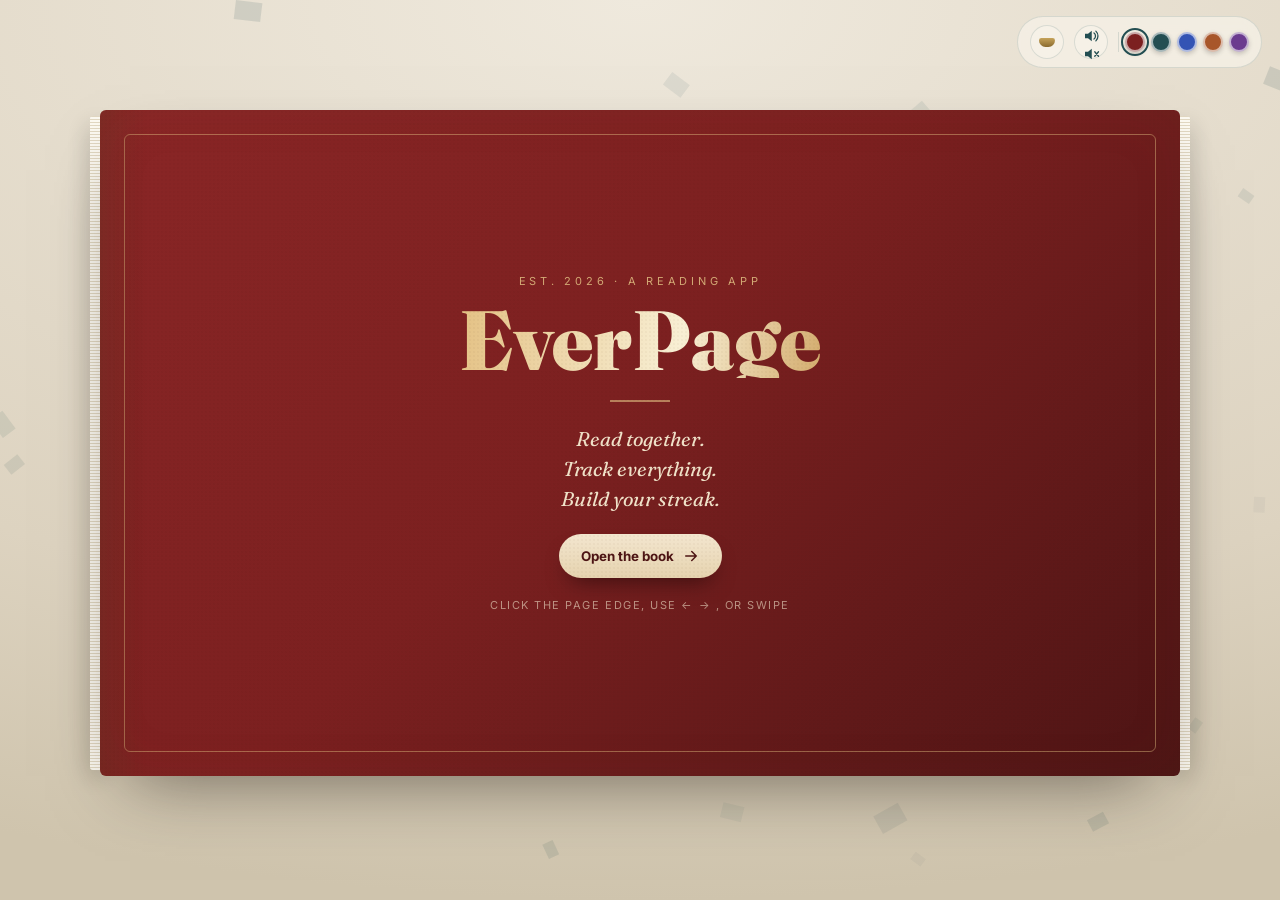
==== commit d6703451: "Polish pass: remove Martin quote, fix hidden success ticket, even mobile spacing - Last page now sho" ====
--- a/everpage/index.html
+++ b/everpage/index.html
@@ -199,8 +199,6 @@
         <div class="cover-art">
           <blockquote>“It is what you read when you don’t have to that determines what you will be when you can’t help it.”<cite>— Oscar Wilde</cite></blockquote>
           <div class="cover-rule"></div>
-          <blockquote>“A reader lives a thousand lives before he dies. The man who never reads lives only one.”<cite>— George R.R. Martin</cite></blockquote>
-          <div class="cover-rule"></div>
           <span class="bc-mark">EverPage</span>
           <button class="btn ghost" id="restartBtn">↺ Read it again</button>
         </div>
--- a/everpage/styles-v3.css
+++ b/everpage/styles-v3.css
@@ -113,10 +113,9 @@
 .cover-rule{width:60px;height:2px;background:rgba(226,193,132,.6);margin:14px 0}
 .cover-tag{font-family:var(--serif);font-style:italic;font-size:clamp(15px,2.4vw,20px);line-height:1.5;margin:0 0 12px;color:#f0e2c9}
 .cover-hint{margin-top:12px;font-size:11px;letter-spacing:.14em;text-transform:uppercase;color:rgba(240,226,201,.6)}
-.back .cover-art blockquote{font-family:var(--serif);font-style:italic;font-size:clamp(15px,2.1vw,23px);line-height:1.34;margin:0;color:#f3e6cf}
-.back cite{display:block;font-style:normal;font-size:14px;color:rgba(240,226,201,.8);margin-top:9px}
-.back .cover-art{gap:14px}
-.back .cover-rule{margin:2px 0}
+.back .cover-art blockquote{font-family:var(--serif);font-style:italic;font-size:clamp(18px,2.6vw,28px);line-height:1.4;margin:0;color:#f3e6cf}
+.back cite{display:block;font-style:normal;font-size:15px;color:rgba(240,226,201,.8);margin-top:14px}
+.back .cover-art{gap:18px}
 .bc-mark{font-family:var(--serif);font-weight:900;font-size:24px;color:#e4c184}
 
 /* ---------- typography / shared ---------- */
@@ -204,6 +203,7 @@
 .jf-field input:focus{outline:none}
 .jf-fine{font-size:12px;color:var(--muted);margin:12px 0 0;text-align:center}
 .join-success{margin-top:18px;display:flex;justify-content:center;animation:rise .6s both}
+.join-success[hidden]{display:none}   /* keep hidden until signup (class was overriding [hidden]) */
 @keyframes rise{from{opacity:0;transform:translateY(14px)}}
 .ticket{display:flex;background:var(--paper);border-radius:16px;overflow:hidden;box-shadow:var(--shadow);max-width:430px;text-align:left}
 .ticket-stub{display:grid;place-items:center;font-size:26px;background:var(--accent);padding:0 18px}
@@ -251,7 +251,7 @@
   .page.flip{transition:none;backface-visibility:visible;z-index:auto;box-shadow:var(--shadow)}
   .page-face{position:relative;min-height:calc(100dvh - 190px);justify-content:center;padding:34px 22px}
   .cover-page .page-face{min-height:calc(100dvh - 190px)}
-  .page-face.split{grid-template-columns:1fr;gap:22px;justify-items:center;text-align:center}
+  .page-face.split{display:flex;flex-direction:column;justify-content:center;align-items:center;gap:26px;text-align:center}
   .page-face.split .col{width:100%}
   .lede,.feat-copy{margin-left:auto;margin-right:auto}
   .genre-row,.freeze-row,.compare,.w-controls{justify-content:center}
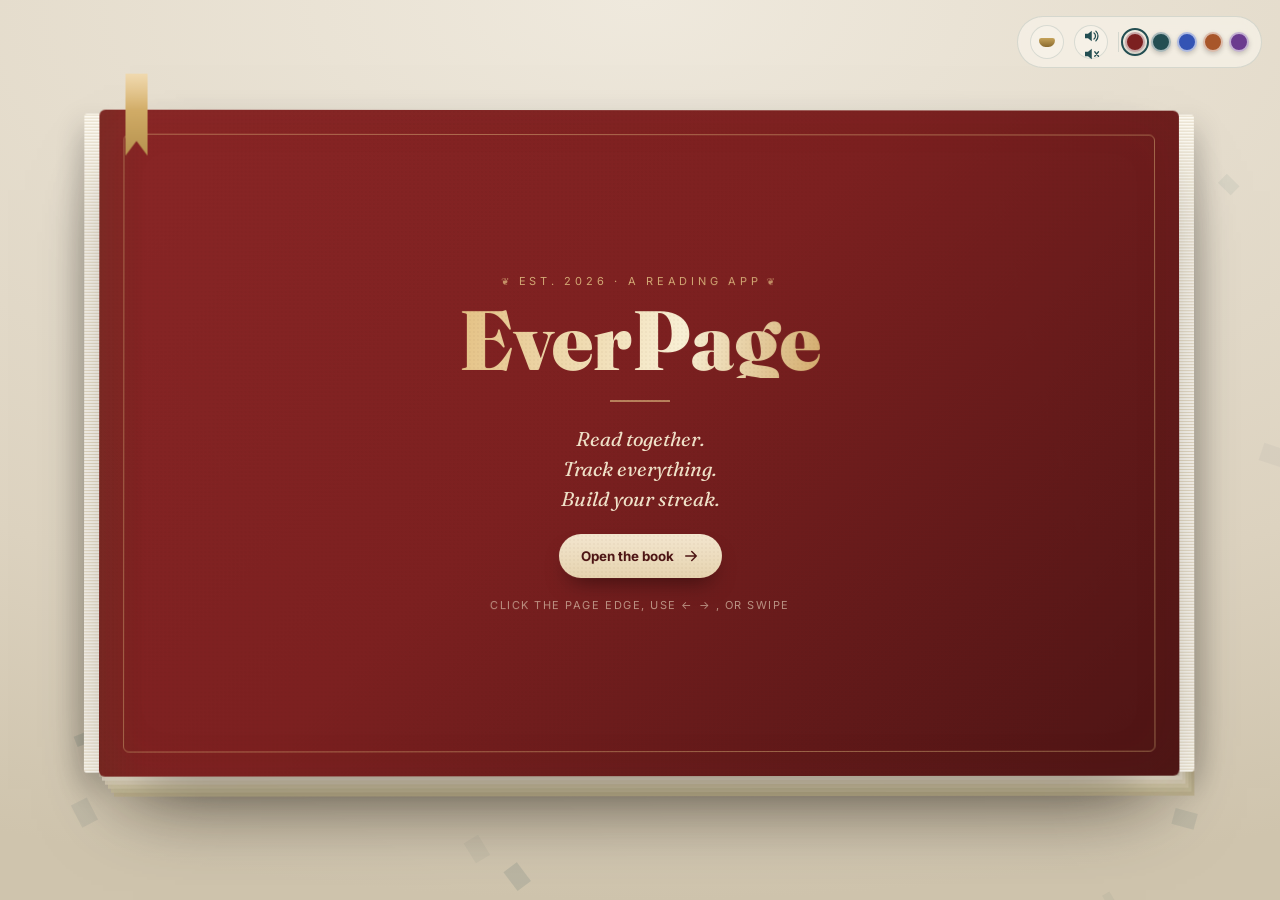
==== commit b5e3659e: "Give the book real physicality: thickness, tilt, ribbon, leather cover - Page-stack thickness (layer" ====
--- a/everpage/index.html
+++ b/everpage/index.html
@@ -43,6 +43,7 @@
   <div id="book" aria-live="polite">
     <div class="book-edge left"></div>
     <div class="book-edge right"></div>
+    <div class="ribbon-mark" aria-hidden="true"></div>
 
     <!-- PAGE 0 — COVER -->
     <section class="page cover-page" data-page="0">
--- a/everpage/styles-v3.css
+++ b/everpage/styles-v3.css
@@ -55,10 +55,11 @@
 /* ---------- stage + book ---------- */
 #stage{position:fixed;inset:0;z-index:5;display:grid;place-items:center;padding:70px 20px 84px;perspective:2600px}
 #book{position:relative;width:min(1080px,95vw);height:min(680px,74vh);transform-style:preserve-3d;
-  transition:transform .6s}
-.book-edge{position:absolute;top:6px;bottom:6px;width:12px;z-index:1;border-radius:3px;
-  background:repeating-linear-gradient(0deg,#fdfaf2 0 2px,#e2d8c2 2px 3px);box-shadow:0 8px 24px rgba(0,0,0,.25)}
-.book-edge.left{left:-10px}.book-edge.right{right:-10px}
+  transition:none;will-change:transform}
+.book-edge{position:absolute;top:4px;bottom:4px;width:17px;z-index:1;
+  background:repeating-linear-gradient(0deg,#fdfaf2 0 2px,#e6dcc6 2px 3px);box-shadow:0 12px 30px rgba(0,0,0,.3)}
+.book-edge.left{left:-15px;border-radius:3px 0 0 3px}
+.book-edge.right{right:-15px;border-radius:0 3px 3px 0}
 
 .page{position:absolute;inset:0;z-index:3;border-radius:6px;overflow:hidden;background:var(--paper);
   box-shadow:var(--shadow),inset 0 0 60px rgba(120,90,50,.05)}
@@ -265,6 +266,43 @@
   .jf-field input{text-align:center}
   .jf-field .btn{width:100%;justify-content:center}
 }
+/* ===================== BOOK RICHNESS ===================== */
+/* stacked-page thickness toward the bottom-right + deep ambient shadow */
+#book{box-shadow:
+  3px 4px 0 rgba(236,227,207,.9), 6px 8px 0 rgba(227,216,191,.9),
+  9px 12px 0 rgba(214,203,171,.92), 12px 16px 0 rgba(201,190,155,.95),
+  15px 20px 0 rgba(190,178,142,.95), 0 46px 84px -34px rgba(30,24,16,.66)}
+
+/* gold bookmark ribbon peeking from the top, tucked by the spine */
+.ribbon-mark{position:absolute;top:-36px;left:26px;width:22px;height:82px;z-index:14;pointer-events:none;
+  background:linear-gradient(180deg,#e6c07a,var(--gold));
+  clip-path:polygon(0 0,100% 0,100% 100%,50% 82%,0 100%);
+  box-shadow:2px 2px 7px rgba(0,0,0,.3);transform-origin:top center;animation:ribbonSway 5.5s ease-in-out infinite}
+.ribbon-mark::after{content:"";position:absolute;inset:0;background:linear-gradient(180deg,rgba(255,255,255,.4),transparent 45%)}
+@keyframes ribbonSway{0%,100%{transform:rotate(-1deg)}50%{transform:rotate(1.4deg)}}
+
+/* richer cover: leather grain + slow sheen sweep + flourish */
+.cover-page{background:
+  repeating-linear-gradient(122deg, rgba(0,0,0,.05) 0 3px, transparent 3px 7px),
+  radial-gradient(130% 90% at 26% 14%, rgba(255,255,255,.09), transparent 55%),
+  linear-gradient(135deg,#8a2626 0%, var(--accent) 46%, var(--accent-deep) 100%)}
+.cover-page::after{content:"";position:absolute;inset:0;z-index:3;pointer-events:none;
+  background:linear-gradient(115deg,transparent 32%,rgba(255,240,210,.16) 48%,transparent 64%);
+  transform:translateX(-120%);animation:coverSheen 7.5s ease-in-out infinite}
+@keyframes coverSheen{28%,100%{transform:translateX(120%)}}
+.foil-emboss::before,.foil-emboss::after{content:"❦";color:rgba(226,193,132,.7);margin:0 .55em;font-size:.9em}
+
+/* small printer's ornament at the foot of paper pages */
+.page:not(.cover-page):not(.dark) .page-face::after{content:"❧";position:absolute;bottom:14px;left:50%;
+  transform:translateX(-50%);color:rgba(120,90,50,.26);font-size:15px;pointer-events:none;z-index:1}
+
+@media (max-width:820px){
+  #book{box-shadow:0 26px 52px -22px rgba(30,24,16,.55)}
+  .ribbon-mark{left:18px;top:-30px;height:66px;width:20px}
+  .page:not(.cover-page):not(.dark) .page-face::after{bottom:8px}
+}
+
 @media (prefers-reduced-motion:reduce){
   *{animation-duration:.001ms!important;animation-iteration-count:1!important;transition-duration:.2s!important}
-}
+  .ribbon-mark{animation:none}
+}
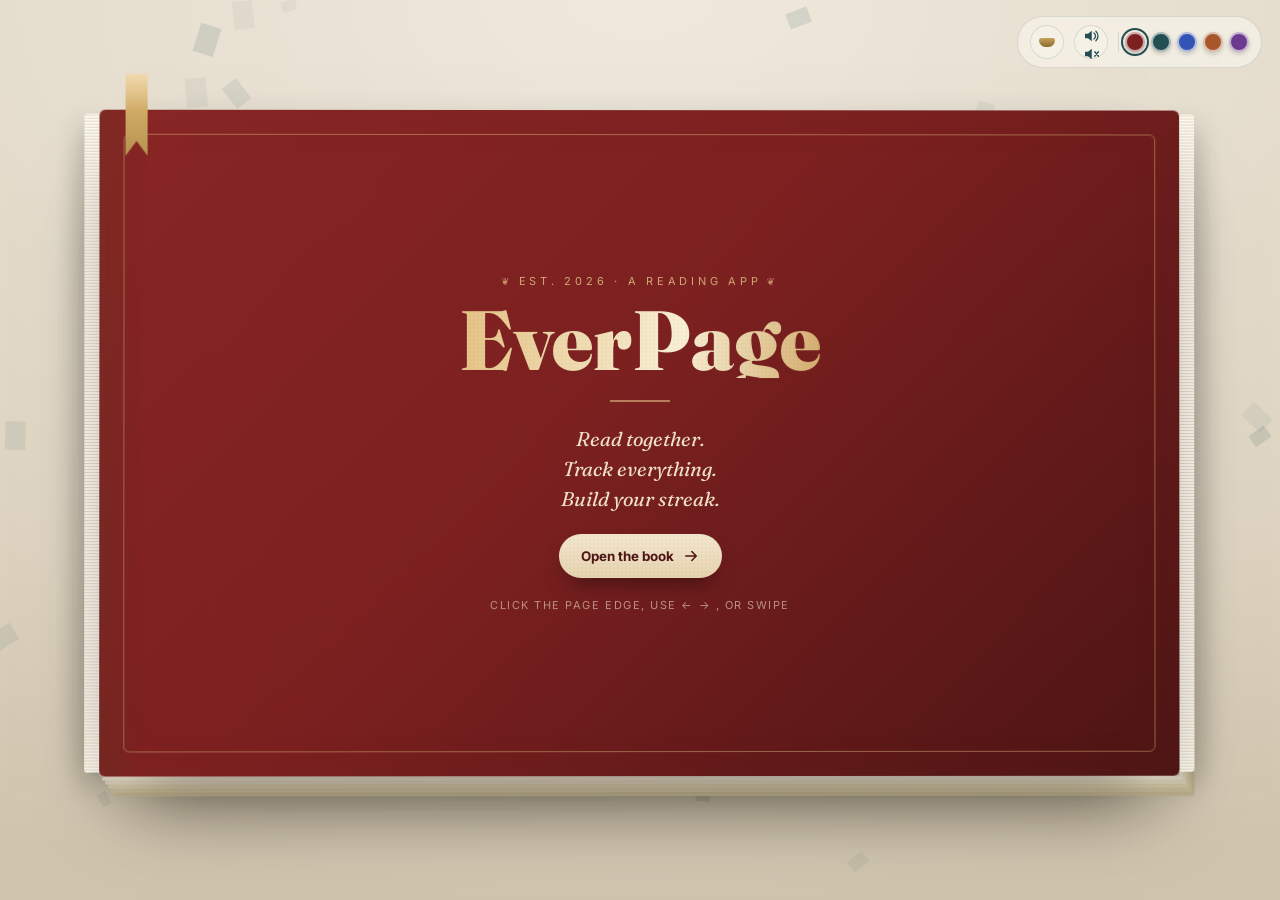
==== commit 206641a0: "Add drop-caps, ruled paper, night edge-glow, and Open Graph share image - Drop-cap on each chapter's" ====
--- a/everpage/index.html
+++ b/everpage/index.html
@@ -9,6 +9,14 @@
 <meta property="og:title" content="EverPage — the reading app that gives you a streak" />
 <meta property="og:description" content="Turn every page. Build your streak. Read with friends. Join the waitlist." />
 <meta property="og:type" content="website" />
+<meta property="og:url" content="https://everpage2.vercel.app/" />
+<meta property="og:image" content="https://everpage2.vercel.app/assets/og.png" />
+<meta property="og:image:width" content="1200" />
+<meta property="og:image:height" content="630" />
+<meta name="twitter:card" content="summary_large_image" />
+<meta name="twitter:title" content="EverPage — the reading app that gives you a streak" />
+<meta name="twitter:description" content="Turn every page. Build your streak. Read with friends. Join the waitlist." />
+<meta name="twitter:image" content="https://everpage2.vercel.app/assets/og.png" />
 <link rel="preconnect" href="https://fonts.googleapis.com" />
 <link rel="preconnect" href="https://fonts.gstatic.com" crossorigin />
 <link href="https://fonts.googleapis.com/css2?family=Fraunces:ital,opsz,wght@0,9..144,300..900;1,9..144,300..900&family=Inter:wght@400;500;600;700;800&display=swap" rel="stylesheet" />
--- a/everpage/styles-v3.css
+++ b/everpage/styles-v3.css
@@ -302,6 +302,29 @@
   .page:not(.cover-page):not(.dark) .page-face::after{bottom:8px}
 }
 
+/* ===================== PAGE DETAILS ===================== */
+/* faint ruled lines on paper pages (whisper-subtle, reads as texture) */
+.page:not(.cover-page):not(.dark){
+  background:
+    repeating-linear-gradient(180deg, transparent 0 33px, rgba(90,66,38,.035) 33px 34px),
+    var(--paper);
+}
+/* drop-cap on each chapter's body copy (desktop, where text is left-aligned) */
+@media (min-width:821px){
+  .page:not(.cover-page) .feat-copy::first-letter{
+    font-family:var(--serif);font-weight:900;font-size:3.3em;line-height:.72;float:left;
+    margin:6px 10px 0 0;color:var(--accent)}
+  .page.dark .feat-copy::first-letter{color:var(--gold)}
+}
+
+/* ambient warm glow on the book edges + ribbon in night mode */
+body.night .book-edge{box-shadow:0 12px 30px rgba(0,0,0,.3),0 0 22px rgba(255,200,130,.32)}
+body.night .ribbon-mark{filter:drop-shadow(0 0 9px rgba(255,200,130,.55))}
+body.night #book{box-shadow:
+  3px 4px 0 rgba(120,96,60,.5), 6px 8px 0 rgba(110,88,54,.5),
+  9px 12px 0 rgba(100,80,48,.5), 12px 16px 0 rgba(92,72,42,.5),
+  0 46px 84px -34px rgba(0,0,0,.7), 0 0 70px rgba(255,190,120,.14)}
+
 @media (prefers-reduced-motion:reduce){
   *{animation-duration:.001ms!important;animation-iteration-count:1!important;transition-duration:.2s!important}
   .ribbon-mark{animation:none}
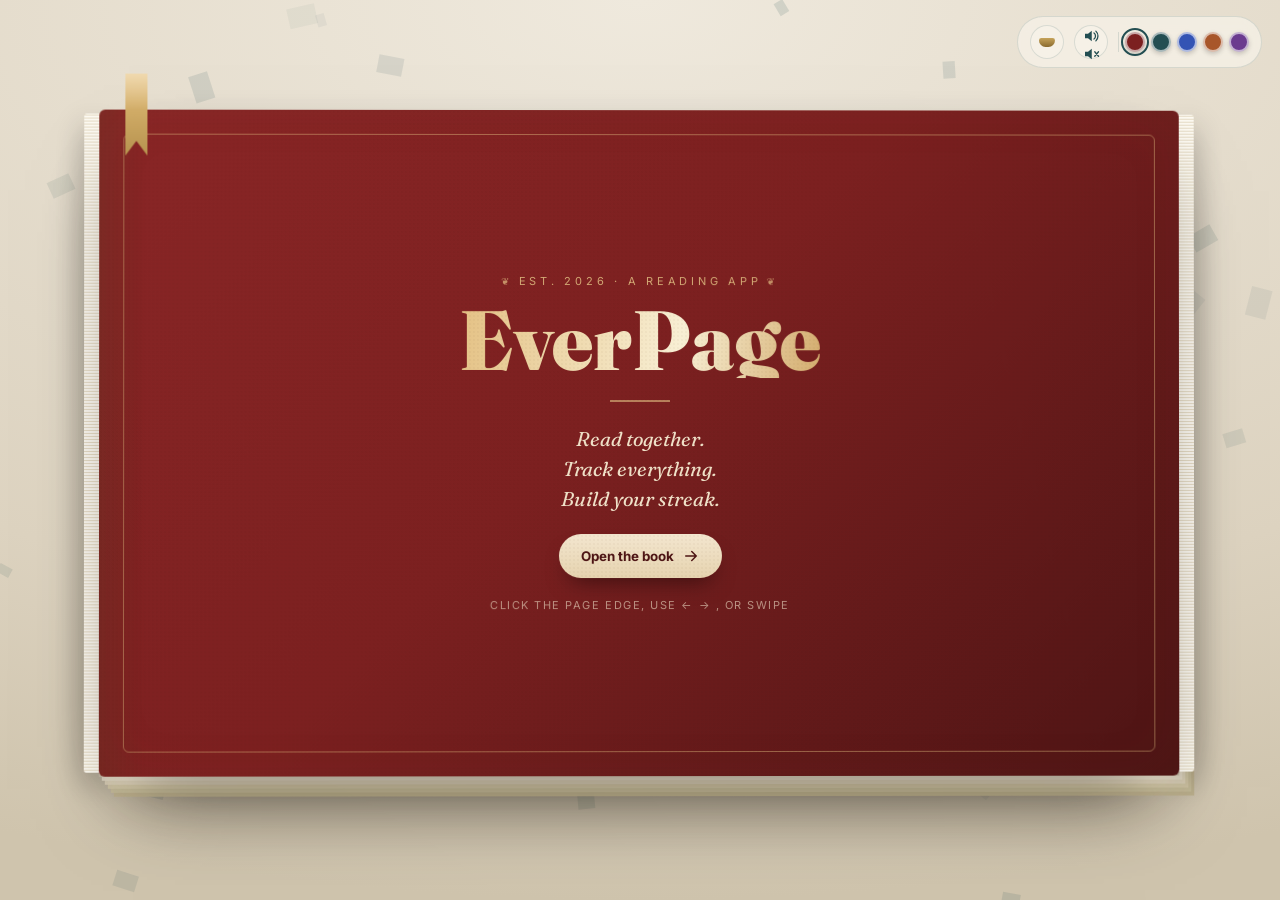
==== commit fdc21d56: "Launch! Switch from waitlist to App Store download - Final page is now 'It's here. Go read.' with a " ====
--- a/everpage/index.html
+++ b/everpage/index.html
@@ -5,9 +5,9 @@
 <meta name="viewport" content="width=device-width, initial-scale=1.0, viewport-fit=cover" />
 <meta name="theme-color" content="#7C2020" />
 <title>EverPage — The Living Book</title>
-<meta name="description" content="Turn the pages of EverPage: the reading app that turns reading into a streak. Track every page, build a daily streak, race your friends. Join the waitlist." />
+<meta name="description" content="Turn the pages of EverPage: the reading app that turns reading into a streak. Track every page, build a daily streak, race your friends. Now on the App Store." />
 <meta property="og:title" content="EverPage — the reading app that gives you a streak" />
-<meta property="og:description" content="Turn every page. Build your streak. Read with friends. Join the waitlist." />
+<meta property="og:description" content="Turn every page. Build your streak. Read with friends. Now on the App Store." />
 <meta property="og:type" content="website" />
 <meta property="og:url" content="https://everpage2.vercel.app/" />
 <meta property="og:image" content="https://everpage2.vercel.app/assets/og.png" />
@@ -15,7 +15,7 @@
 <meta property="og:image:height" content="630" />
 <meta name="twitter:card" content="summary_large_image" />
 <meta name="twitter:title" content="EverPage — the reading app that gives you a streak" />
-<meta name="twitter:description" content="Turn every page. Build your streak. Read with friends. Join the waitlist." />
+<meta name="twitter:description" content="Turn every page. Build your streak. Read with friends. Now on the App Store." />
 <meta name="twitter:image" content="https://everpage2.vercel.app/assets/og.png" />
 <link rel="preconnect" href="https://fonts.googleapis.com" />
 <link rel="preconnect" href="https://fonts.gstatic.com" crossorigin />
@@ -172,27 +172,21 @@
       </div>
     </section>
 
-    <!-- PAGE 6 — WAITLIST -->
+    <!-- PAGE 6 — LAUNCH -->
     <section class="page" data-page="6" hidden>
       <div class="page-face center-page">
         <div class="join-inner">
-          <p class="eyebrow center">The final page · Chapter you</p>
-          <h2 class="display center">Be on <em>page one.</em></h2>
-          <p class="lede center">EverPage is almost open. Join the waitlist for early access, first dibs on streak freezes, and a founding-reader badge.</p>
-          <form class="join-form" id="bigJoin" data-join>
-            <div class="jf-field">
-              <input type="email" name="email" inputmode="email" autocomplete="email" placeholder="Your best email" aria-label="Email" required/>
-              <button type="submit" class="btn">Save my spot
-                <svg viewBox="0 0 24 24" width="18" height="18"><path d="M5 12h14M13 6l6 6-6 6" fill="none" stroke="currentColor" stroke-width="2" stroke-linecap="round" stroke-linejoin="round"/></svg>
-              </button>
-            </div>
-            <p class="jf-fine">No spam, just page-turns. Unsubscribe anytime.</p>
-          </form>
-          <div class="join-success" hidden>
-            <div class="ticket"><div class="ticket-stub">📖</div>
-              <div class="ticket-body"><b>You're on the shelf!</b><span>Your spot is saved — check your inbox for a note from us.</span></div>
-            </div>
-          </div>
+          <p class="eyebrow center">The final page · It's here</p>
+          <h2 class="display center">It's here. <em>Go read.</em></h2>
+          <p class="lede center">EverPage just launched. Download it, add your first book, and start your streak today — read together, track everything, and race your friends.</p>
+          <div class="launch-cta">
+            <!-- LAUNCH: replace href="#" with your App Store link -->
+            <a id="appStoreBtn" class="btn appstore" href="#" data-placeholder="1" aria-label="Download EverPage on the App Store">
+              <svg viewBox="0 0 24 24" width="22" height="22" aria-hidden="true"><path fill="currentColor" d="M16.365 1.43c0 1.14-.42 2.2-1.13 3-.79.9-2.06 1.6-3.1 1.52-.13-1.1.42-2.28 1.09-3.02.78-.86 2.12-1.5 3.14-1.5zM20.5 17.2c-.55 1.27-.82 1.84-1.53 2.96-.99 1.56-2.39 3.5-4.12 3.51-1.54.02-1.94-1-4.03-.99-2.09.01-2.53 1.01-4.07.99-1.73-.02-3.05-1.78-4.04-3.34C-.02 16.7-.32 12.1 1.36 9.66c1.02-1.49 2.62-2.36 4.13-2.36 1.53 0 2.5 1.01 3.77 1.01 1.23 0 1.98-1.01 3.75-1.01 1.34 0 2.76.73 3.77 1.99-3.31 1.81-2.77 6.54.72 7.91z"/></svg>
+              <span class="as-text"><small>Download on the</small><b>App Store</b></span>
+            </a>
+          </div>
+          <p class="jf-fine">Android coming soon.</p>
           <div class="socials">
             <a class="soc" href="https://www.instagram.com/everpageofficial" target="_blank" rel="noopener">Instagram</a>
             <a class="soc" href="https://www.tiktok.com/@everpageofficial" target="_blank" rel="noopener">TikTok</a>
--- a/everpage/styles-v3.css
+++ b/everpage/styles-v3.css
@@ -198,6 +198,13 @@
 
 /* waitlist */
 .join-inner{max-width:560px;margin:0 auto}
+.launch-cta{display:flex;justify-content:center;margin:16px 0 6px}
+.btn.appstore{background:#111;color:#fff;padding:12px 26px;gap:12px;text-decoration:none;
+  box-shadow:0 16px 30px -14px rgba(0,0,0,.7)}
+.btn.appstore:hover{transform:translateY(-2px);background:#000}
+.as-text{display:flex;flex-direction:column;align-items:flex-start;line-height:1.06;text-align:left}
+.as-text small{font-size:10px;letter-spacing:.02em;opacity:.85}
+.as-text b{font-size:19px;font-weight:600}
 .join-form{margin:12px auto 0;max-width:480px}
 .jf-field{display:flex;gap:8px;background:var(--paper);padding:8px;border-radius:16px;border:1.5px solid var(--line);box-shadow:var(--shadow)}
 .jf-field input{flex:1;min-width:0;border:none;background:transparent;font:inherit;font-size:16px;padding:12px 14px;color:var(--ink)}
@@ -325,7 +332,27 @@
   9px 12px 0 rgba(100,80,48,.5), 12px 16px 0 rgba(92,72,42,.5),
   0 46px 84px -34px rgba(0,0,0,.7), 0 0 70px rgba(255,190,120,.14)}
 
+/* ===================== EXTRA LIFE ===================== */
+/* ink-reveal: headlines wipe in like fresh writing when a page appears */
+.page .display,.page .feat-title{clip-path:inset(0 100% 0 0)}
+.page.showing .display,.page.showing .feat-title{animation:inkReveal .9s cubic-bezier(.5,0,.2,1) forwards}
+@keyframes inkReveal{to{clip-path:inset(0 0 0 0)}}
+
+/* the streak flame leans toward the cursor (JS sets transform) */
+.flame{transition:transform .2s ease-out}
+
+/* chapter-name tooltips on the scrubber dots */
+.dots i{position:relative}
+.dots i::after{content:attr(data-ch);position:absolute;bottom:22px;left:50%;
+  transform:translateX(-50%) translateY(4px);white-space:nowrap;font-size:11px;letter-spacing:.06em;
+  text-transform:uppercase;font-weight:600;color:var(--ink);background:var(--paper);padding:4px 9px;
+  border-radius:7px;box-shadow:var(--shadow);opacity:0;pointer-events:none;transition:opacity .18s,transform .18s}
+.dots i:hover::after{opacity:1;transform:translateX(-50%) translateY(0)}
+body.night .dots i::after{background:rgba(40,28,18,.94);color:#f3e6cf}
+@media (max-width:520px){.dots i::after{display:none}}
+
 @media (prefers-reduced-motion:reduce){
   *{animation-duration:.001ms!important;animation-iteration-count:1!important;transition-duration:.2s!important}
   .ribbon-mark{animation:none}
-}
+  .page .display,.page .feat-title{clip-path:none!important;animation:none!important}
+}
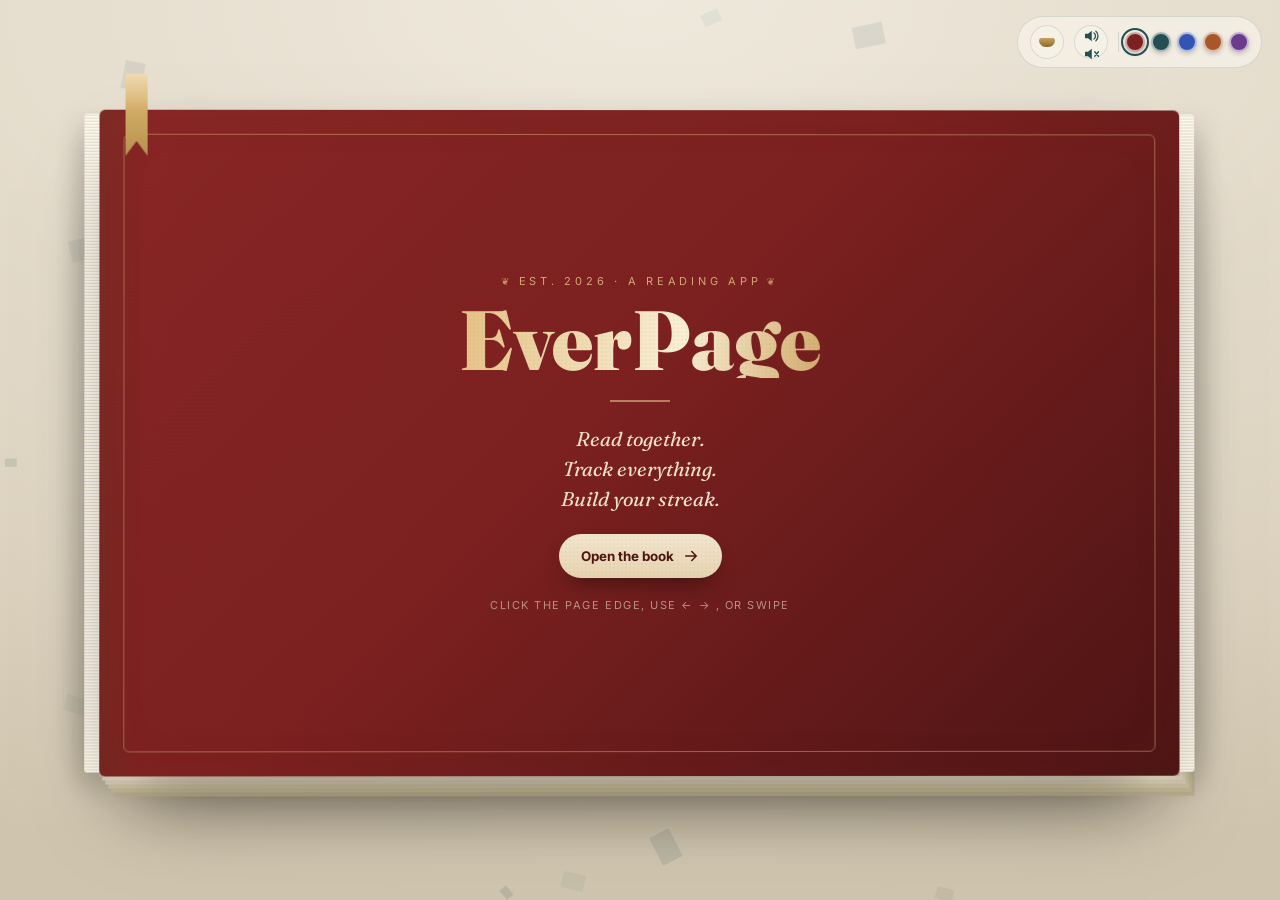
==== commit 7041a83c: "SEO/AEO: structured data, canonical domain, sitemap, robots, favicon, noscript - Point canonical + O" ====
--- a/everpage/index.html
+++ b/everpage/index.html
@@ -4,25 +4,133 @@
 <meta charset="UTF-8" />
 <meta name="viewport" content="width=device-width, initial-scale=1.0, viewport-fit=cover" />
 <meta name="theme-color" content="#7C2020" />
-<title>EverPage — The Living Book</title>
+<title>EverPage — Reading Tracker App with Streaks, Goals &amp; Friends</title>
+<link rel="canonical" href="https://www.everpage.blog/" />
+<meta name="robots" content="index, follow, max-image-preview:large" />
+<meta name="author" content="EverPage" />
+<meta name="keywords" content="reading app, reading tracker, reading streak, book tracker, reading goals, read with friends, reading log, daily reading goal, reading stats, book shelf app" />
+<link rel="icon" type="image/png" href="/favicon.png" />
+<link rel="apple-touch-icon" href="/favicon.png" />
+<meta property="og:site_name" content="EverPage" />
+<meta property="og:image:alt" content="EverPage — read together, track everything, build your streak." />
 <meta name="description" content="Turn the pages of EverPage: the reading app that turns reading into a streak. Track every page, build a daily streak, race your friends. Now on the App Store." />
 <meta property="og:title" content="EverPage — the reading app that gives you a streak" />
 <meta property="og:description" content="Turn every page. Build your streak. Read with friends. Now on the App Store." />
 <meta property="og:type" content="website" />
-<meta property="og:url" content="https://everpage2.vercel.app/" />
-<meta property="og:image" content="https://everpage2.vercel.app/assets/og.png" />
+<meta property="og:url" content="https://www.everpage.blog/" />
+<meta property="og:image" content="https://www.everpage.blog/assets/og.png" />
 <meta property="og:image:width" content="1200" />
 <meta property="og:image:height" content="630" />
 <meta name="twitter:card" content="summary_large_image" />
 <meta name="twitter:title" content="EverPage — the reading app that gives you a streak" />
 <meta name="twitter:description" content="Turn every page. Build your streak. Read with friends. Now on the App Store." />
-<meta name="twitter:image" content="https://everpage2.vercel.app/assets/og.png" />
+<meta name="twitter:image" content="https://www.everpage.blog/assets/og.png" />
 <link rel="preconnect" href="https://fonts.googleapis.com" />
 <link rel="preconnect" href="https://fonts.gstatic.com" crossorigin />
 <link href="https://fonts.googleapis.com/css2?family=Fraunces:ital,opsz,wght@0,9..144,300..900;1,9..144,300..900&family=Inter:wght@400;500;600;700;800&display=swap" rel="stylesheet" />
 <link rel="stylesheet" href="styles-v3.css" />
+
+<!-- Structured data for search + AI answer engines -->
+<script type="application/ld+json">
+{
+  "@context": "https://schema.org",
+  "@graph": [
+    {
+      "@type": "Organization",
+      "@id": "https://www.everpage.blog/#org",
+      "name": "EverPage",
+      "url": "https://www.everpage.blog/",
+      "logo": "https://www.everpage.blog/favicon.png",
+      "image": "https://www.everpage.blog/assets/og.png",
+      "description": "EverPage is a reading app that turns reading into a daily streak, with reading goals, a personal shelf, stats, and friendly competition.",
+      "sameAs": [
+        "https://www.instagram.com/everpageofficial",
+        "https://www.tiktok.com/@everpageofficial",
+        "https://substack.com/@leaateverpage"
+      ]
+    },
+    {
+      "@type": "WebSite",
+      "@id": "https://www.everpage.blog/#website",
+      "name": "EverPage",
+      "url": "https://www.everpage.blog/",
+      "publisher": { "@id": "https://www.everpage.blog/#org" }
+    },
+    {
+      "@type": "MobileApplication",
+      "name": "EverPage",
+      "operatingSystem": "iOS",
+      "applicationCategory": "LifestyleApplication",
+      "url": "https://www.everpage.blog/",
+      "image": "https://www.everpage.blog/assets/og.png",
+      "description": "EverPage turns reading into a daily streak. Add books to your shelf, track progress page by page, set a daily reading goal in minutes, keep your streak with streak freezes, see your reading stats and a yearly Wrapped, and read alongside friends on a leaderboard.",
+      "offers": { "@type": "Offer", "price": "0", "priceCurrency": "USD" },
+      "publisher": { "@id": "https://www.everpage.blog/#org" }
+    },
+    {
+      "@type": "FAQPage",
+      "mainEntity": [
+        {
+          "@type": "Question",
+          "name": "What is EverPage?",
+          "acceptedAnswer": {
+            "@type": "Answer",
+            "text": "EverPage is a reading app that turns reading into a daily streak. You add books to your shelf, track your progress page by page, set a daily reading goal in minutes, and keep your streak alive with streak freezes."
+          }
+        },
+        {
+          "@type": "Question",
+          "name": "How does EverPage help you read more?",
+          "acceptedAnswer": {
+            "@type": "Answer",
+            "text": "EverPage gamifies reading with daily goals and streaks, shows your reading minutes, pages per week, and a yearly Wrapped, and lets you compete with friends on a leaderboard so you stay motivated to read every day."
+          }
+        },
+        {
+          "@type": "Question",
+          "name": "Can you read with friends on EverPage?",
+          "acceptedAnswer": {
+            "@type": "Answer",
+            "text": "Yes. EverPage lets you see what friends are reading right now, compare your weekly minutes and pages, cheer each other on, and share quotes from the books you love."
+          }
+        },
+        {
+          "@type": "Question",
+          "name": "What platforms is EverPage available on?",
+          "acceptedAnswer": {
+            "@type": "Answer",
+            "text": "EverPage is available on iOS via the App Store, with an Android version coming soon."
+          }
+        },
+        {
+          "@type": "Question",
+          "name": "Is EverPage free?",
+          "acceptedAnswer": {
+            "@type": "Answer",
+            "text": "EverPage is free to download from the App Store."
+          }
+        }
+      ]
+    }
+  ]
+}
+</script>
 </head>
 <body class="v3 is-closed">
+
+<noscript>
+  <div style="max-width:720px;margin:0 auto;padding:48px 24px;font-family:Georgia,serif;color:#234E52;line-height:1.6">
+    <h1>EverPage — the reading app that gives you a streak</h1>
+    <p>EverPage turns reading into a daily habit you won't want to break. Add books to your reading shelf, track your progress page by page, set a daily reading goal in minutes, and keep your streak alive with streak freezes.</p>
+    <p>See your reading stats and a yearly Wrapped, and read alongside friends — compare your weekly minutes and pages, cheer each other on a leaderboard, and share the lines that wrecked you.</p>
+    <p><strong>EverPage is now available on the App Store</strong> (Android coming soon).</p>
+    <p>Follow along:
+      <a href="https://www.instagram.com/everpageofficial">Instagram</a> ·
+      <a href="https://www.tiktok.com/@everpageofficial">TikTok</a> ·
+      <a href="https://substack.com/@leaateverpage">Substack</a>
+    </p>
+  </div>
+</noscript>
 
 <canvas id="fx" aria-hidden="true"></canvas>
 <div id="cursor" aria-hidden="true"></div>
